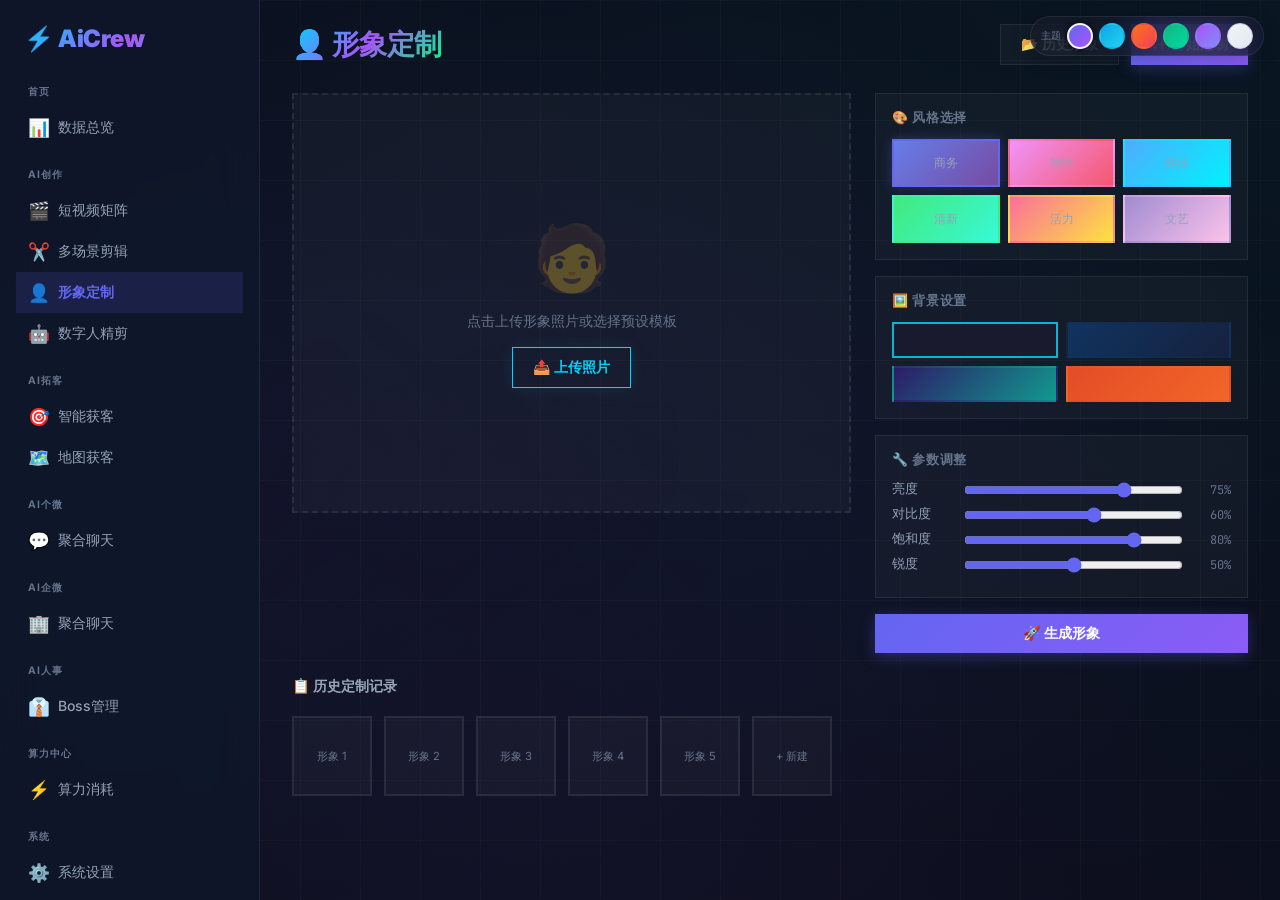
==== prototype/pages/avatar-custom.html @ c1f2e6f0 "feat: 13 prototype pages + 6 theme switcher + responsive design" ====
<!DOCTYPE html>
<html lang="zh-CN">
<head>
<meta charset="UTF-8">
<meta name="viewport" content="width=device-width, initial-scale=1.0">
<title>AiCrew - 形象定制</title>
<link rel="stylesheet" href="../css/theme.css">
<style>
.layout{display:flex;gap:24px;flex-wrap:wrap}
.preview-zone{flex:1.2;min-width:320px}
.preview-box{background:rgba(255,255,255,0.03);border:2px dashed rgba(255,255,255,0.08);border-radius:var(--radius);height:420px;display:flex;align-items:center;justify-content:center;flex-direction:column;gap:16px}
.preview-box .placeholder{font-size:4rem;opacity:0.3}
.preview-box p{color:var(--text-muted);font-size:0.875rem}
.settings-zone{flex:0.8;min-width:280px;display:flex;flex-direction:column;gap:16px}
.setting-group{background:var(--bg-glass);border:1px solid var(--border-glass);border-radius:var(--radius-sm);padding:16px}
.setting-group h4{font-size:0.8rem;color:var(--text-muted);text-transform:uppercase;letter-spacing:0.05em;margin-bottom:12px}
.style-options{display:grid;grid-template-columns:repeat(3,1fr);gap:8px}
.style-opt{height:48px;border-radius:var(--radius-xs);border:2px solid transparent;cursor:pointer;transition:var(--transition);display:flex;align-items:center;justify-content:center;font-size:0.75rem;color:var(--text-secondary)}
.style-opt:hover,.style-opt.active{border-color:var(--accent-1);box-shadow:0 0 12px rgba(99,102,241,0.3)}
.bg-options{display:grid;grid-template-columns:repeat(2,1fr);gap:8px}
.bg-opt{height:36px;border-radius:var(--radius-xs);border:2px solid transparent;cursor:pointer;transition:var(--transition)}
.bg-opt:hover,.bg-opt.active{border-color:var(--accent-3)}
.history-grid{display:flex;gap:12px;overflow-x:auto;padding:8px 0}
.history-thumb{width:80px;height:80px;border-radius:var(--radius-xs);background:rgba(255,255,255,0.03);border:2px solid var(--border-glass);flex-shrink:0;display:flex;align-items:center;justify-content:center;font-size:0.7rem;color:var(--text-muted);cursor:pointer;transition:var(--transition)}
.history-thumb:hover{border-color:var(--accent-1)}
.slider-row{display:flex;align-items:center;gap:12px;margin-bottom:8px}
.slider-row label{font-size:0.8rem;color:var(--text-secondary);width:60px}
.slider-row input[type=range]{flex:1;accent-color:var(--accent-1)}
.slider-row span{font-size:0.75rem;color:var(--text-muted);width:36px;text-align:right;font-family:'JetBrains Mono',monospace}
</style>
</head>
<body>
<div class="grid-bg"></div>
<div class="app">
<aside class="sidebar">
  <div class="sidebar-logo">⚡ AiCrew</div>
  <nav>
    <div class="nav-section"><div class="nav-label">首页</div><a class="nav-item" href="dashboard.html"><span class="icon">📊</span>数据总览</a></div>
    <div class="nav-section"><div class="nav-label">AI创作</div><a class="nav-item" href="short-video.html"><span class="icon">🎬</span>短视频矩阵</a><a class="nav-item" href="multi-scene.html"><span class="icon">✂️</span>多场景剪辑</a><a class="nav-item active" href="avatar-custom.html"><span class="icon">👤</span>形象定制</a><a class="nav-item" href="digital-human.html"><span class="icon">🤖</span>数字人精剪</a></div>
    <div class="nav-section"><div class="nav-label">AI拓客</div><a class="nav-item" href="smart-acquire.html"><span class="icon">🎯</span>智能获客</a><a class="nav-item" href="map-acquire.html"><span class="icon">🗺️</span>地图获客</a></div>
    <div class="nav-section"><div class="nav-label">AI个微</div><a class="nav-item" href="personal-chat.html"><span class="icon">💬</span>聚合聊天</a></div>
    <div class="nav-section"><div class="nav-label">AI企微</div><a class="nav-item" href="wecom-chat.html"><span class="icon">🏢</span>聚合聊天</a></div>
    <div class="nav-section"><div class="nav-label">AI人事</div><a class="nav-item" href="boss-manage.html"><span class="icon">👔</span>Boss管理</a></div>
    <div class="nav-section"><div class="nav-label">算力中心</div><a class="nav-item" href="compute-center.html"><span class="icon">⚡</span>算力消耗</a></div>
    <div class="nav-section"><div class="nav-label">系统</div><a class="nav-item" href="settings.html"><span class="icon">⚙️</span>系统设置</a></div>
  </nav>
</aside>
<main class="main-content">
  <div class="page-header"><h1 class="page-title">👤 形象定制</h1><div style="display:flex;gap:12px"><button class="btn btn-secondary">📂 历史形象</button><button class="btn btn-primary">✨ 开始定制</button></div></div>
  <div class="layout">
    <div class="preview-zone">
      <div class="preview-box animate-in">
        <div class="placeholder">🧑</div>
        <p>点击上传形象照片或选择预设模板</p>
        <button class="btn btn-neon">📤 上传照片</button>
      </div>
    </div>
    <div class="settings-zone animate-in animate-delay-1">
      <div class="setting-group"><h4>🎨 风格选择</h4>
        <div class="style-options">
          <div class="style-opt active" style="background:linear-gradient(135deg,#667eea,#764ba2)">商务</div>
          <div class="style-opt" style="background:linear-gradient(135deg,#f093fb,#f5576c)">时尚</div>
          <div class="style-opt" style="background:linear-gradient(135deg,#4facfe,#00f2fe)">科技</div>
          <div class="style-opt" style="background:linear-gradient(135deg,#43e97b,#38f9d7)">清新</div>
          <div class="style-opt" style="background:linear-gradient(135deg,#fa709a,#fee140)">活力</div>
          <div class="style-opt" style="background:linear-gradient(135deg,#a18cd1,#fbc2eb)">文艺</div>
        </div>
      </div>
      <div class="setting-group"><h4>🖼️ 背景设置</h4>
        <div class="bg-options">
          <div class="bg-opt active" style="background:#1a1a2e"></div>
          <div class="bg-opt" style="background:linear-gradient(135deg,#0f3460,#16213e)"></div>
          <div class="bg-opt" style="background:linear-gradient(135deg,#2d1b69,#11998e)"></div>
          <div class="bg-opt" style="background:linear-gradient(135deg,#e44d26,#f16529)"></div>
        </div>
      </div>
      <div class="setting-group"><h4>🔧 参数调整</h4>
        <div class="slider-row"><label>亮度</label><input type="range" min="0" max="100" value="75"><span>75%</span></div>
        <div class="slider-row"><label>对比度</label><input type="range" min="0" max="100" value="60"><span>60%</span></div>
        <div class="slider-row"><label>饱和度</label><input type="range" min="0" max="100" value="80"><span>80%</span></div>
        <div class="slider-row"><label>锐度</label><input type="range" min="0" max="100" value="50"><span>50%</span></div>
      </div>
      <button class="btn btn-primary" style="width:100%;justify-content:center">🚀 生成形象</button>
    </div>
  </div>
  <div style="margin-top:24px">
    <h3 style="font-size:0.9rem;color:var(--text-secondary);margin-bottom:12px">📋 历史定制记录</h3>
    <div class="history-grid">
      <div class="history-thumb">形象 1</div>
      <div class="history-thumb">形象 2</div>
      <div class="history-thumb">形象 3</div>
      <div class="history-thumb">形象 4</div>
      <div class="history-thumb">形象 5</div>
      <div class="history-thumb">+ 新建</div>
    </div>
  </div>
</main>
</div>
<script src="../js/app.js"></script>
</body>
</html>
---- prototype/css/theme.css ----
/* AiCrew Design System — Multi-Theme */
@import url('https://fonts.googleapis.com/css2?family=Inter:wght@300;400;500;600;700;800;900&family=JetBrains+Mono:wght@400;500;700&display=swap');

/* ══════════════════════════════════════════
   Theme: Neon Dark (default)
   ══════════════════════════════════════════ */
:root, [data-theme="neon-dark"] {
  --bg-primary: #0a0e1a;
  --bg-secondary: #111827;
  --bg-card: rgba(17, 24, 39, 0.7);
  --bg-glass: rgba(255, 255, 255, 0.03);
  --border-glass: rgba(255, 255, 255, 0.08);
  --accent-1: #6366f1;
  --accent-2: #8b5cf6;
  --accent-3: #06b6d4;
  --accent-4: #10b981;
  --accent-5: #f59e0b;
  --neon-blue: #00d4ff;
  --neon-purple: #a855f7;
  --neon-green: #00ff88;
  --text-primary: #f1f5f9;
  --text-secondary: #94a3b8;
  --text-muted: #64748b;
  --gradient-1: linear-gradient(135deg, #6366f1, #8b5cf6);
  --gradient-2: linear-gradient(135deg, #06b6d4, #10b981);
  --gradient-3: linear-gradient(135deg, #f59e0b, #ef4444);
  --gradient-neon: linear-gradient(135deg, #00d4ff, #a855f7, #00ff88);
  --shadow-glow: 0 0 20px rgba(99, 102, 241, 0.15);
  --shadow-neon: 0 0 30px rgba(0, 212, 255, 0.1);
}

/* ══════════════════════════════════════════
   Theme: Ocean Blue
   ══════════════════════════════════════════ */
[data-theme="ocean-blue"] {
  --bg-primary: #0b1628;
  --bg-secondary: #0f1f3a;
  --bg-card: rgba(15, 31, 58, 0.8);
  --bg-glass: rgba(0, 120, 255, 0.04);
  --border-glass: rgba(0, 150, 255, 0.12);
  --accent-1: #0ea5e9;
  --accent-2: #38bdf8;
  --accent-3: #22d3ee;
  --accent-4: #2dd4bf;
  --accent-5: #fbbf24;
  --neon-blue: #38bdf8;
  --neon-purple: #818cf8;
  --neon-green: #34d399;
  --text-primary: #e0f2fe;
  --text-secondary: #7dd3fc;
  --text-muted: #4a90c4;
  --gradient-1: linear-gradient(135deg, #0ea5e9, #38bdf8);
  --gradient-2: linear-gradient(135deg, #22d3ee, #2dd4bf);
  --gradient-3: linear-gradient(135deg, #fbbf24, #f97316);
  --gradient-neon: linear-gradient(135deg, #38bdf8, #818cf8, #34d399);
  --shadow-glow: 0 0 20px rgba(14, 165, 233, 0.15);
  --shadow-neon: 0 0 30px rgba(56, 189, 248, 0.1);
}

/* ══════════════════════════════════════════
   Theme: Sunset Warm
   ══════════════════════════════════════════ */
[data-theme="sunset-warm"] {
  --bg-primary: #1a0e0e;
  --bg-secondary: #2a1515;
  --bg-card: rgba(42, 21, 21, 0.8);
  --bg-glass: rgba(255, 80, 50, 0.04);
  --border-glass: rgba(255, 100, 60, 0.12);
  --accent-1: #f97316;
  --accent-2: #fb923c;
  --accent-3: #f43f5e;
  --accent-4: #eab308;
  --accent-5: #ef4444;
  --neon-blue: #fb923c;
  --neon-purple: #f472b6;
  --neon-green: #facc15;
  --text-primary: #fef2f2;
  --text-secondary: #fca5a5;
  --text-muted: #b45a3c;
  --gradient-1: linear-gradient(135deg, #f97316, #fb923c);
  --gradient-2: linear-gradient(135deg, #f43f5e, #eab308);
  --gradient-3: linear-gradient(135deg, #ef4444, #f97316);
  --gradient-neon: linear-gradient(135deg, #fb923c, #f472b6, #facc15);
  --shadow-glow: 0 0 20px rgba(249, 115, 22, 0.15);
  --shadow-neon: 0 0 30px rgba(251, 146, 60, 0.1);
}

/* ══════════════════════════════════════════
   Theme: Aurora Green
   ══════════════════════════════════════════ */
[data-theme="aurora-green"] {
  --bg-primary: #0a1a12;
  --bg-secondary: #0f2a1a;
  --bg-card: rgba(15, 42, 26, 0.8);
  --bg-glass: rgba(16, 185, 129, 0.04);
  --border-glass: rgba(16, 185, 129, 0.12);
  --accent-1: #10b981;
  --accent-2: #34d399;
  --accent-3: #06d6a0;
  --accent-4: #22d3ee;
  --accent-5: #a3e635;
  --neon-blue: #34d399;
  --neon-purple: #a78bfa;
  --neon-green: #4ade80;
  --text-primary: #ecfdf5;
  --text-secondary: #86efac;
  --text-muted: #4a9a6e;
  --gradient-1: linear-gradient(135deg, #10b981, #34d399);
  --gradient-2: linear-gradient(135deg, #06d6a0, #22d3ee);
  --gradient-3: linear-gradient(135deg, #a3e635, #eab308);
  --gradient-neon: linear-gradient(135deg, #34d399, #a78bfa, #4ade80);
  --shadow-glow: 0 0 20px rgba(16, 185, 129, 0.15);
  --shadow-neon: 0 0 30px rgba(52, 211, 153, 0.1);
}

/* ══════════════════════════════════════════
   Theme: Light
   ══════════════════════════════════════════ */
[data-theme="light"] {
  --bg-primary: #f8fafc;
  --bg-secondary: #f1f5f9;
  --bg-card: rgba(255, 255, 255, 0.9);
  --bg-glass: rgba(255, 255, 255, 0.7);
  --border-glass: rgba(0, 0, 0, 0.08);
  --accent-1: #6366f1;
  --accent-2: #8b5cf6;
  --accent-3: #06b6d4;
  --accent-4: #10b981;
  --accent-5: #f59e0b;
  --neon-blue: #0284c7;
  --neon-purple: #7c3aed;
  --neon-green: #059669;
  --text-primary: #0f172a;
  --text-secondary: #475569;
  --text-muted: #94a3b8;
  --gradient-1: linear-gradient(135deg, #6366f1, #8b5cf6);
  --gradient-2: linear-gradient(135deg, #06b6d4, #10b981);
  --gradient-3: linear-gradient(135deg, #f59e0b, #ef4444);
  --gradient-neon: linear-gradient(135deg, #6366f1, #06b6d4, #10b981);
  --shadow-glow: 0 0 20px rgba(99, 102, 241, 0.1);
  --shadow-neon: 0 0 30px rgba(6, 182, 212, 0.08);
}

/* ══════════════════════════════════════════
   Theme: Purple Haze
   ══════════════════════════════════════════ */
[data-theme="purple-haze"] {
  --bg-primary: #130a20;
  --bg-secondary: #1a1030;
  --bg-card: rgba(26, 16, 48, 0.8);
  --bg-glass: rgba(168, 85, 247, 0.05);
  --border-glass: rgba(168, 85, 247, 0.15);
  --accent-1: #a855f7;
  --accent-2: #c084fc;
  --accent-3: #818cf8;
  --accent-4: #e879f9;
  --accent-5: #f59e0b;
  --neon-blue: #a78bfa;
  --neon-purple: #c084fc;
  --neon-green: #e879f9;
  --text-primary: #f3e8ff;
  --text-secondary: #c4b5fd;
  --text-muted: #7c5cbf;
  --gradient-1: linear-gradient(135deg, #a855f7, #c084fc);
  --gradient-2: linear-gradient(135deg, #818cf8, #e879f9);
  --gradient-3: linear-gradient(135deg, #f59e0b, #ef4444);
  --gradient-neon: linear-gradient(135deg, #c084fc, #818cf8, #e879f9);
  --shadow-glow: 0 0 20px rgba(168, 85, 247, 0.15);
  --shadow-neon: 0 0 30px rgba(192, 132, 252, 0.1);
}

/* ══════════════════════════════════════════
   Base Reset
   ══════════════════════════════════════════ */
* { margin: 0; padding: 0; box-sizing: border-box; }
html { font-size: 16px; scroll-behavior: smooth; }
body {
  font-family: 'Inter', -apple-system, BlinkMacSystemFont, sans-serif;
  background: var(--bg-primary);
  color: var(--text-primary);
  min-height: 100vh;
  overflow-x: hidden;
  transition: background 0.4s ease, color 0.4s ease;
}

/* ── Background Effects ── */
body::before {
  content: '';
  position: fixed;
  top: -50%; left: -50%;
  width: 200%; height: 200%;
  background: radial-gradient(ellipse at 20% 50%, rgba(99,102,241,0.08) 0%, transparent 50%),
              radial-gradient(ellipse at 80% 20%, rgba(6,182,212,0.06) 0%, transparent 50%),
              radial-gradient(ellipse at 50% 80%, rgba(168,85,247,0.05) 0%, transparent 50%);
  z-index: -1;
  animation: bgFloat 20s ease-in-out infinite;
}
[data-theme="light"] body::before { opacity: 0.3; }
@keyframes bgFloat {
  0%,100% { transform: translate(0,0) rotate(0deg); }
  33% { transform: translate(2%,-2%) rotate(1deg); }
  66% { transform: translate(-1%,1%) rotate(-0.5deg); }
}

/* ── Grid Lines ── */
.grid-bg {
  position: fixed; top: 0; left: 0; width: 100%; height: 100%;
  background-image: linear-gradient(rgba(255,255,255,0.02) 1px, transparent 1px),
                    linear-gradient(90deg, rgba(255,255,255,0.02) 1px, transparent 1px);
  background-size: 60px 60px;
  z-index: -1;
}
[data-theme="light"] .grid-bg {
  background-image: linear-gradient(rgba(0,0,0,0.03) 1px, transparent 1px),
                    linear-gradient(90deg, rgba(0,0,0,0.03) 1px, transparent 1px);
}

/* ══════════════════════════════════════════
   Layout
   ══════════════════════════════════════════ */
.app { display: flex; min-height: 100vh; }

/* ── Sidebar (scrollable) ── */
.sidebar {
  width: 260px; min-height: 100vh;
  background: rgba(15, 23, 42, 0.95);
  backdrop-filter: blur(20px);
  border-right: 1px solid var(--border-glass);
  padding: 24px 16px;
  position: fixed; left: 0; top: 0; bottom: 0;
  z-index: 100;
  display: flex; flex-direction: column;
  transition: background 0.4s ease;
  overflow-y: auto;
  overflow-x: hidden;
}
[data-theme="light"] .sidebar { background: rgba(255, 255, 255, 0.95); }
.sidebar::-webkit-scrollbar { width: 4px; }
.sidebar::-webkit-scrollbar-track { background: transparent; }
.sidebar::-webkit-scrollbar-thumb { background: rgba(255,255,255,0.15); border-radius: 2px; }
.sidebar::-webkit-scrollbar-thumb:hover { background: rgba(255,255,255,0.25); }
[data-theme="light"] .sidebar::-webkit-scrollbar-thumb { background: rgba(0,0,0,0.15); }
[data-theme="light"] .sidebar::-webkit-scrollbar-thumb:hover { background: rgba(0,0,0,0.25); }

.main-content {
  flex: 1; margin-left: 260px;
  padding: 24px 32px;
  min-height: 100vh;
  transition: var(--transition);
}
.page-header {
  display: flex; align-items: center; justify-content: space-between;
  margin-bottom: 28px; flex-wrap: wrap; gap: 12px;
}
.page-title {
  font-size: 1.75rem; font-weight: 800;
  background: var(--gradient-neon);
  -webkit-background-clip: text;
  -webkit-text-fill-color: transparent;
  letter-spacing: -0.02em;
}

/* ══════════════════════════════════════════
   Theme Switcher
   ══════════════════════════════════════════ */
.theme-switcher {
  position: fixed; top: 16px; right: 16px; z-index: 999;
  display: flex; align-items: center; gap: 6px;
  background: var(--bg-card);
  backdrop-filter: blur(16px);
  border: 1px solid var(--border-glass);
  border-radius: 30px;
  padding: 6px 10px;
  box-shadow: 0 4px 20px rgba(0,0,0,0.2);
}
.theme-btn {
  width: 26px; height: 26px;
  border-radius: 50%;
  border: 2px solid transparent;
  cursor: pointer;
  transition: all 0.3s ease;
  position: relative;
}
.theme-btn:hover { transform: scale(1.15); }
.theme-btn.active { border-color: var(--text-primary); box-shadow: 0 0 8px currentColor; }
.theme-btn[data-set="neon-dark"]   { background: linear-gradient(135deg, #6366f1, #a855f7); }
.theme-btn[data-set="ocean-blue"]  { background: linear-gradient(135deg, #0ea5e9, #22d3ee); }
.theme-btn[data-set="sunset-warm"]{ background: linear-gradient(135deg, #f97316, #f43f5e); }
.theme-btn[data-set="aurora-green"]{ background: linear-gradient(135deg, #10b981, #06d6a0); }
.theme-btn[data-set="purple-haze"]{ background: linear-gradient(135deg, #a855f7, #818cf8); }
.theme-btn[data-set="light"]      { background: linear-gradient(135deg, #f1f5f9, #e2e8f0); border: 1px solid #cbd5e1; }
.theme-label { font-size: 0.65rem; color: var(--text-muted); white-space: nowrap; }

/* ══════════════════════════════════════════
   Glass Card
   ══════════════════════════════════════════ */
.glass-card {
  background: var(--bg-glass);
  backdrop-filter: blur(16px);
  border: 1px solid var(--border-glass);
  border-radius: var(--radius);
  padding: 24px;
  transition: all 0.3s ease;
  position: relative;
  overflow: hidden;
}
.glass-card::before {
  content: '';
  position: absolute; top: 0; left: 0; right: 0; height: 1px;
  background: linear-gradient(90deg, transparent, rgba(255,255,255,0.1), transparent);
}
.glass-card:hover {
  border-color: rgba(99, 102, 241, 0.3);
  box-shadow: var(--shadow-glow);
  transform: translateY(-2px);
}

/* ══════════════════════════════════════════
   Stat Cards
   ══════════════════════════════════════════ */
.stats-grid {
  display: grid;
  grid-template-columns: repeat(auto-fit, minmax(220px, 1fr));
  gap: 20px; margin-bottom: 28px;
}
.stat-card {
  background: var(--bg-glass);
  backdrop-filter: blur(16px);
  border: 1px solid var(--border-glass);
  border-radius: var(--radius);
  padding: 24px;
  position: relative; overflow: hidden;
  transition: all 0.3s ease;
}
.stat-card:hover { transform: translateY(-4px); box-shadow: var(--shadow-neon); }
.stat-card .icon {
  width: 48px; height: 48px;
  border-radius: 12px;
  display: flex; align-items: center; justify-content: center;
  font-size: 1.5rem; margin-bottom: 16px;
}
.stat-card .value {
  font-size: 2rem; font-weight: 800;
  font-family: 'JetBrains Mono', monospace;
  margin-bottom: 4px;
}
.stat-card .label { font-size: 0.875rem; color: var(--text-secondary); }
.stat-card .trend {
  font-size: 0.75rem; font-weight: 600;
  padding: 2px 8px; border-radius: 20px;
  display: inline-block; margin-top: 8px;
}
.trend-up { background: rgba(16,185,129,0.15); color: #10b981; }
.trend-down { background: rgba(239,68,68,0.15); color: #ef4444; }

/* ══════════════════════════════════════════
   Buttons
   ══════════════════════════════════════════ */
.btn {
  display: inline-flex; align-items: center; gap: 8px;
  padding: 10px 20px; border-radius: var(--radius-sm);
  font-weight: 600; font-size: 0.875rem;
  cursor: pointer; border: none;
  transition: all 0.3s ease;
  font-family: inherit;
}
.btn-primary {
  background: var(--gradient-1); color: white;
  box-shadow: 0 4px 15px rgba(99, 102, 241, 0.3);
}
.btn-primary:hover { box-shadow: 0 6px 25px rgba(99, 102, 241, 0.5); transform: translateY(-1px); }
.btn-secondary {
  background: var(--bg-glass);
  border: 1px solid var(--border-glass);
  color: var(--text-primary);
}
.btn-secondary:hover { border-color: var(--accent-1); }
.btn-neon {
  background: transparent;
  border: 1px solid var(--neon-blue);
  color: var(--neon-blue);
  box-shadow: 0 0 15px rgba(0,212,255,0.1);
}
.btn-neon:hover { background: rgba(0,212,255,0.1); box-shadow: 0 0 25px rgba(0,212,255,0.2); }

/* ══════════════════════════════════════════
   Table
   ══════════════════════════════════════════ */
.data-table { width: 100%; border-collapse: collapse; }
.data-table th {
  text-align: left; padding: 12px 16px;
  font-size: 0.75rem; font-weight: 600;
  color: var(--text-muted);
  text-transform: uppercase; letter-spacing: 0.05em;
  border-bottom: 1px solid var(--border-glass);
}
.data-table td {
  padding: 14px 16px; font-size: 0.875rem;
  border-bottom: 1px solid rgba(255,255,255,0.03);
}
[data-theme="light"] .data-table td { border-bottom-color: rgba(0,0,0,0.05); }
.data-table tr:hover td { background: rgba(99, 102, 241, 0.05); }

/* ══════════════════════════════════════════
   Tags/Badges
   ══════════════════════════════════════════ */
.badge {
  display: inline-flex; align-items: center;
  padding: 3px 10px; border-radius: 20px;
  font-size: 0.75rem; font-weight: 600;
}
.badge-success { background: rgba(16,185,129,0.15); color: #10b981; }
.badge-warning { background: rgba(245,158,11,0.15); color: #f59e0b; }
.badge-danger { background: rgba(239,68,68,0.15); color: #ef4444; }
.badge-info { background: rgba(6,182,212,0.15); color: #06b6d4; }
.badge-purple { background: rgba(168,85,247,0.15); color: #a855f7; }

/* ══════════════════════════════════════════
   Sidebar Nav
   ══════════════════════════════════════════ */
.sidebar-logo {
  font-size: 1.5rem; font-weight: 900;
  background: var(--gradient-neon);
  -webkit-background-clip: text;
  -webkit-text-fill-color: transparent;
  margin-bottom: 32px; padding: 0 8px;
  letter-spacing: -0.02em;
}
.nav-section { margin-bottom: 20px; }
.nav-label {
  font-size: 0.65rem; font-weight: 700;
  color: var(--text-muted);
  text-transform: uppercase; letter-spacing: 0.1em;
  padding: 0 12px; margin-bottom: 8px;
}
.nav-item {
  display: flex; align-items: center; gap: 10px;
  padding: 10px 12px; border-radius: var(--radius-sm);
  color: var(--text-secondary);
  text-decoration: none;
  font-size: 0.875rem; font-weight: 500;
  transition: all 0.3s ease;
  cursor: pointer;
}
.nav-item:hover { background: rgba(99, 102, 241, 0.1); color: var(--text-primary); }
.nav-item.active { background: rgba(99, 102, 241, 0.15); color: var(--accent-1); font-weight: 600; }
.nav-item .icon { font-size: 1.1rem; width: 20px; text-align: center; }

/* ══════════════════════════════════════════
   Misc
   ══════════════════════════════════════════ */
.chart-placeholder {
  background: rgba(255,255,255,0.02);
  border: 1px dashed var(--border-glass);
  border-radius: var(--radius-sm);
  display: flex; align-items: center; justify-content: center;
  min-height: 200px; color: var(--text-muted); font-size: 0.875rem;
}
.progress-bar { height: 6px; background: rgba(255,255,255,0.05); border-radius: 3px; overflow: hidden; }
.progress-bar .fill { height: 100%; border-radius: 3px; background: var(--gradient-neon); transition: width 0.5s ease; }

/* ══════════════════════════════════════════
   Responsive
   ══════════════════════════════════════════ */
@media (max-width: 1200px) {
  .stats-grid { grid-template-columns: repeat(auto-fit, minmax(200px, 1fr)); }
}
@media (max-width: 768px) {
  .sidebar { display: none; }
  .main-content { margin-left: 0; padding: 16px; }
  .stats-grid { grid-template-columns: 1fr 1fr; }
  .page-title { font-size: 1.25rem; }
  .stat-card .value { font-size: 1.5rem; }
  .theme-switcher { top: 8px; right: 8px; padding: 4px 8px; }
  .theme-label { display: none; }
}
@media (max-width: 480px) {
  .stats-grid { grid-template-columns: 1fr; }
  .main-content { padding: 12px; }
}

/* ══════════════════════════════════════════
   Scrollbar
   ══════════════════════════════════════════ */
::-webkit-scrollbar { width: 6px; }
::-webkit-scrollbar-track { background: transparent; }
::-webkit-scrollbar-thumb { background: rgba(255,255,255,0.1); border-radius: 3px; }
::-webkit-scrollbar-thumb:hover { background: rgba(255,255,255,0.2); }
[data-theme="light"] ::-webkit-scrollbar-thumb { background: rgba(0,0,0,0.1); }
[data-theme="light"] ::-webkit-scrollbar-thumb:hover { background: rgba(0,0,0,0.2); }

/* ══════════════════════════════════════════
   Animations
   ══════════════════════════════════════════ */
@keyframes fadeInUp {
  from { opacity: 0; transform: translateY(20px); }
  to { opacity: 1; transform: translateY(0); }
}
@keyframes pulse { 0%, 100% { opacity: 1; } 50% { opacity: 0.5; } }
.animate-in { animation: fadeInUp 0.5s ease forwards; }
.animate-delay-1 { animation-delay: 0.1s; opacity: 0; }
.animate-delay-2 { animation-delay: 0.2s; opacity: 0; }
.animate-delay-3 { animation-delay: 0.3s; opacity: 0; }
.animate-delay-4 { animation-delay: 0.4s; opacity: 0; }
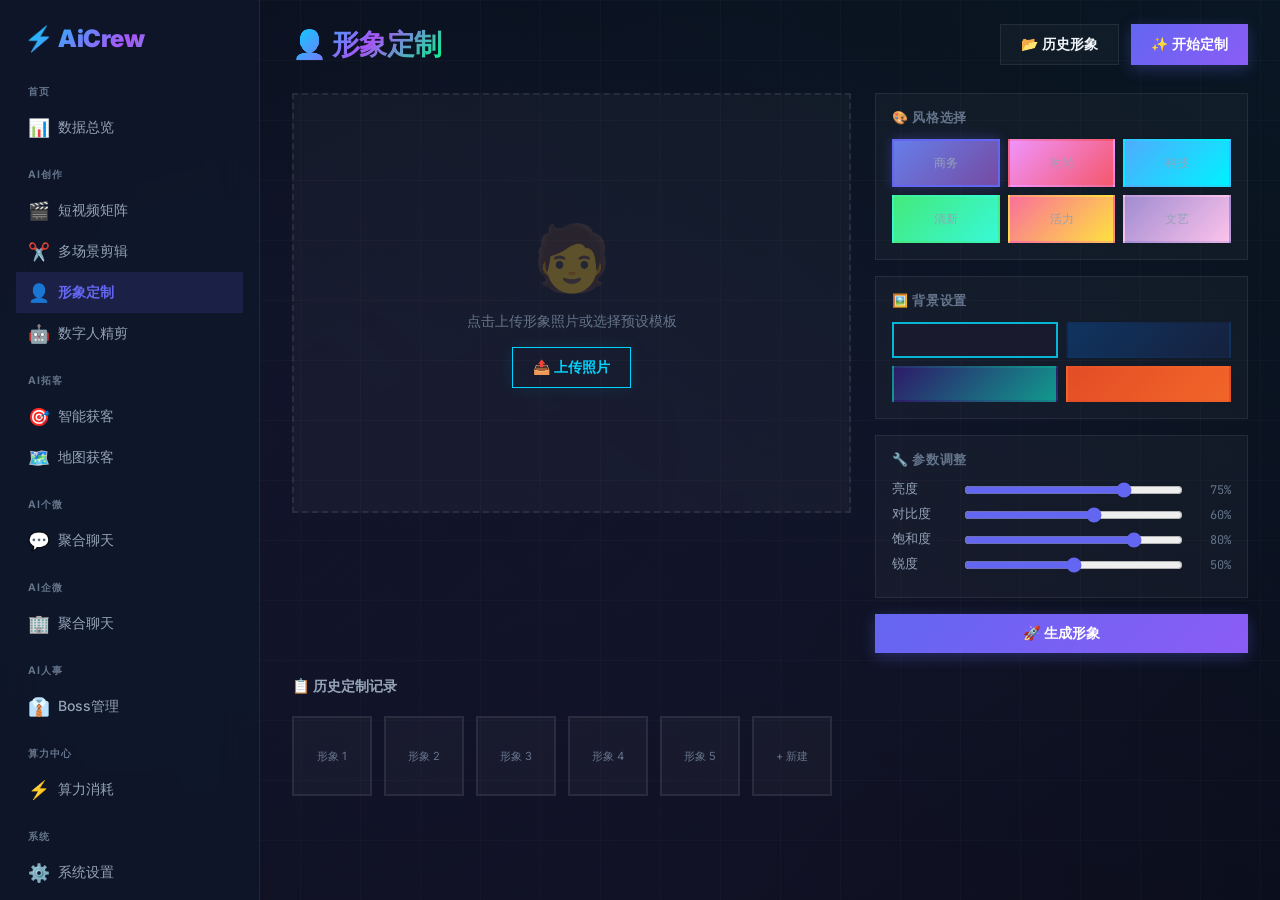
==== commit 37faf17b: "refactor: theme switcher moved to settings page, clean up global theme bar" ====
--- a/prototype/pages/avatar-custom.html
+++ b/prototype/pages/avatar-custom.html
@@ -96,6 +96,5 @@
   </div>
 </main>
 </div>
-<script src="../js/app.js"></script>
 </body>
 </html>
--- a/prototype/css/theme.css
+++ b/prototype/css/theme.css
@@ -260,36 +260,7 @@
   letter-spacing: -0.02em;
 }
 
-/* ══════════════════════════════════════════
-   Theme Switcher
-   ══════════════════════════════════════════ */
-.theme-switcher {
-  position: fixed; top: 16px; right: 16px; z-index: 999;
-  display: flex; align-items: center; gap: 6px;
-  background: var(--bg-card);
-  backdrop-filter: blur(16px);
-  border: 1px solid var(--border-glass);
-  border-radius: 30px;
-  padding: 6px 10px;
-  box-shadow: 0 4px 20px rgba(0,0,0,0.2);
-}
-.theme-btn {
-  width: 26px; height: 26px;
-  border-radius: 50%;
-  border: 2px solid transparent;
-  cursor: pointer;
-  transition: all 0.3s ease;
-  position: relative;
-}
-.theme-btn:hover { transform: scale(1.15); }
-.theme-btn.active { border-color: var(--text-primary); box-shadow: 0 0 8px currentColor; }
-.theme-btn[data-set="neon-dark"]   { background: linear-gradient(135deg, #6366f1, #a855f7); }
-.theme-btn[data-set="ocean-blue"]  { background: linear-gradient(135deg, #0ea5e9, #22d3ee); }
-.theme-btn[data-set="sunset-warm"]{ background: linear-gradient(135deg, #f97316, #f43f5e); }
-.theme-btn[data-set="aurora-green"]{ background: linear-gradient(135deg, #10b981, #06d6a0); }
-.theme-btn[data-set="purple-haze"]{ background: linear-gradient(135deg, #a855f7, #818cf8); }
-.theme-btn[data-set="light"]      { background: linear-gradient(135deg, #f1f5f9, #e2e8f0); border: 1px solid #cbd5e1; }
-.theme-label { font-size: 0.65rem; color: var(--text-muted); white-space: nowrap; }
+/* Theme switcher moved to settings page */
 
 /* ══════════════════════════════════════════
    Glass Card
